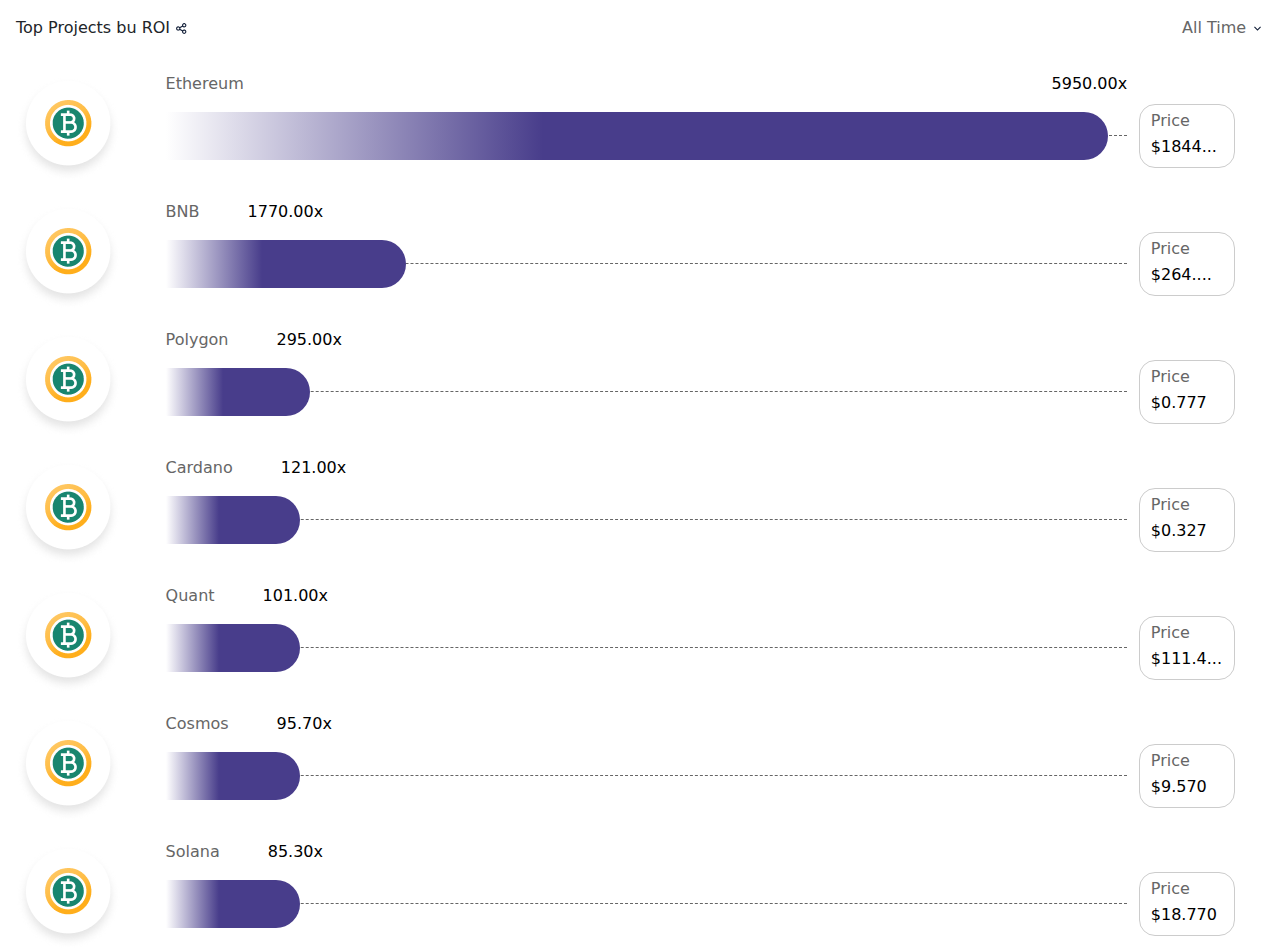
==== src/roi/index.html @ b7ed189e "roi" ====
<!DOCTYPE html>
<html lang="en">
<head>
  <meta charset="UTF-8">
  <meta name="viewport" content="width=device-width, initial-scale=1.0">

  <!--bootstrap link-->
  <link rel="stylesheet" href="bootstrap-5.2.3-dist/css/bootstrap-grid.min.css">
  <link rel="stylesheet" href="bootstrap-5.2.3-dist/css/bootstrap.min.css">

  <!--custom stylesheet-->
  <link rel="stylesheet" href="css/index.css">
  <title>roi</title>
</head>
<body>
  <div class="top-header">
    <span class="project">Top Projects bu ROI</span>
    <img class="top-header-icon" src="images/black-icon-setshareline.svg" />
    <span class="top-header-right">
      <span>All Time</span>
      <img class="top-header-icon" src="images/black-icon-setarrowdownsline.svg" />
    </span>
  </div>
  <!--########## main body ##############-->
  <div class="container-fluid">
    <div class="row">
      <div class="col-md-2 icon-col">
        <img class="crypto-icon" src="images/frame-717@2x.png" />
      </div>
      <div class="col-md-7 bars">
        <p class="crypto-name">
          Ethereum<span class="crypto-multiple m1">5950.00x</span>
        </p>
        <div class="dashes">
          <div class="guage g1">
            <div class="gradient"></div>
          </div>
        </div>
      </div>
      <div class="col-md-3 price-tag">
        <table>
          <tr>
            <td class="price">Price</td>
          </tr>
          <tr>
            <td>$1844...</td>
          </tr>
        </table>
      </div>
    </div>
    <div class="row">
      <div class="col-md-2 icon-col">
        <img class="crypto-icon" src="images/frame-717@2x.png" />
      </div>
      <div class="col-md-7 bars">
        <p class="crypto-name">
          BNB<span class="crypto-multiple">1770.00x</span>
        </p>
        <div class="dashes">
          <div class="guage g2">
            <div class="gradient"></div>
          </div>
        </div>
      </div>
      <div class="col-md-3 price-tag">
        <table>
          <tr>
            <td class="price">Price</td>
          </tr>
          <tr>
            <td>$264....</td>
          </tr>
        </table>
      </div>
    </div>
    <div class="row">
      <div class="col-md-2 icon-col">
        <img class="crypto-icon" src="images/frame-717@2x.png" />
      </div>
      <div class="col-md-7 bars">
        <p class="crypto-name">
          Polygon<span class="crypto-multiple">295.00x</span>
        </p>
        <div class="dashes">
          <div class="guage g3">
            <div class="gradient"></div>
          </div>
        </div>
      </div>
      <div class="col-md-3 price-tag">
        <table>
          <tr>
            <td class="price">Price</td>
          </tr>
          <tr>
            <td>$0.777</td>
          </tr>
        </table>
      </div>
    </div>
    <div class="row">
      <div class="col-md-2 icon-col">
        <img class="crypto-icon" src="images/frame-717@2x.png" />
      </div>
      <div class="col-md-7 bars">
        <p class="crypto-name">
          Cardano<span class="crypto-multiple">121.00x</span>
        </p>
        <div class="dashes">
          <div class="guage g4">
            <div class="gradient"></div>
          </div>
        </div>
      </div>
      <div class="col-md-3 price-tag">
        <table>
          <tr>
            <td class="price">Price</td>
          </tr>
          <tr>
            <td>$0.327</td>
          </tr>
        </table>
      </div>
    </div>
    <div class="row">
      <div class="col-md-2 icon-col">
        <img class="crypto-icon" src="images/frame-717@2x.png" />
      </div>
      <div class="col-md-7 bars">
        <p class="crypto-name">
          Quant<span class="crypto-multiple">101.00x</span>
        </p>
        <div class="dashes">
          <div class="guage g5">
            <div class="gradient"></div>
          </div>
        </div>
      </div>
      <div class="col-md-3 price-tag">
        <table>
          <tr>
            <td class="price">Price</td>
          </tr>
          <tr>
            <td>$111.4...</td>
          </tr>
        </table>
      </div>
    </div>
    <div class="row">
      <div class="col-md-2 icon-col">
        <img class="crypto-icon" src="images/frame-717@2x.png" />
      </div>
      <div class="col-md-7 bars">
        <p class="crypto-name">
          Cosmos<span class="crypto-multiple">95.70x</span>
        </p>
        <div class="dashes">
          <div class="guage g6">
            <div class="gradient"></div>
          </div>
        </div>
      </div>
      <div class="col-md-3 price-tag">
        <table>
          <tr>
            <td class="price">Price</td>
          </tr>
          <tr>
            <td>$9.570</td>
          </tr>
        </table>
      </div>
    </div>
    <div class="row">
      <div class="col-md-2 icon-col">
        <img class="crypto-icon" src="images/frame-717@2x.png" />
      </div>
      <div class="col-md-7 bars">
        <p class="crypto-name">
          Solana<span class="crypto-multiple">85.30x</span>
        </p>
        <div class="dashes">
          <div class="guage g7">
            <div class="gradient"></div>
          </div>
        </div>
      </div>
      <div class="col-md-3 price-tag">
        <table>
          <tr>
            <td class="price">Price</td>
          </tr>
          <tr>
            <td>$18.770</td>
          </tr>
        </table>
      </div>
    </div>
  </div>


  <script src="bootstrap-5.2.3-dist/js/bootstrap.min.js">
  </script>
</body>
</html>
---- src/roi/css/index.css ----
.top-header {
  width: 100%;
  padding: 1rem;
}

.project {
  font-weight: 500;
}

.top-header-right {
  float: right;
  color: #666;
}

.top-header-icon {
  height: 0.8rem;
}

/*########### main body ###################*/

.row {
  margin-top: 1rem;
}

.icon-col {
  width: 12%;
}

.price-tag {
  width: 6rem;
  border: 1px solid #ccc;
  border-radius: 1rem;
  padding: 0.2rem 0.6rem;
  height: 4rem;
  margin-top: 2rem;
}

.price-tag td {
  color: #000;
  font-weight: 500;
}

.price-tag .price {
  color: #666;
  font-weight: unset;
}

.bars {
  width: 77%;
}

.crypto-name {
  color: #666;
}

.crypto-multiple {
  color: #000;
  margin-left: 3rem;
}

.m1 {
  float: right;
}

.dashes {
  border-bottom: 1px dashed #666;
  height: 1.5rem;
}

.guage {
  background-color: darkslateblue;
  height: 3rem;
  border-radius: 5rem;
}

.gradient {
  width: 40%;
  height: 100%;
  background: linear-gradient(to right, white, darkslateblue);
}

.g1 {
  width: 98%;
}

.g2 {
  width: 25%;
}

.g3 {
  width: 15%;
}

.g4, .g5, .g6, .g7 {
  width: 14%;
}

@media screen and (max-width: 650px) {
  
  .crypto-icon {
    width: 3rem;
    margin-top: 1.3rem;
  }

  .price-tag {
    width: 4.5rem;
    height: 3rem;
    font-size: 0.8rem;
    margin-top: 1.3rem;
  }

  .bars {
    width: 65%;
    font-size: 0.8rem;
  }

  .dashes {
    height: 0.8rem;
  }

  .guage {
    height: 1.5rem;
  }
}
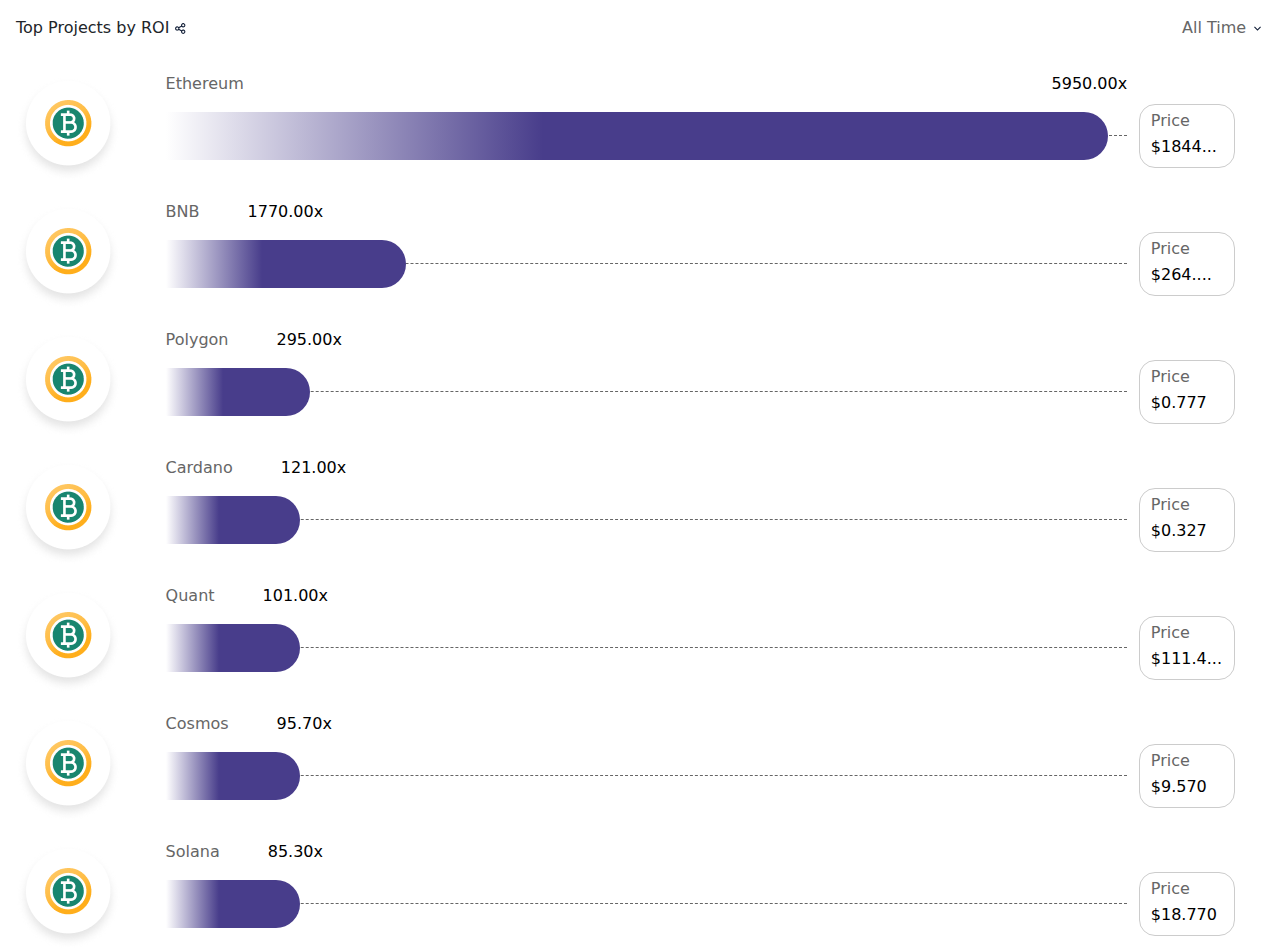
==== commit 1ec8217a: "roi-mod" ====
--- a/src/roi/index.html
+++ b/src/roi/index.html
@@ -14,7 +14,7 @@
 </head>
 <body>
   <div class="top-header">
-    <span class="project">Top Projects bu ROI</span>
+    <span class="project">Top Projects by ROI</span>
     <img class="top-header-icon" src="images/black-icon-setshareline.svg" />
     <span class="top-header-right">
       <span>All Time</span>
